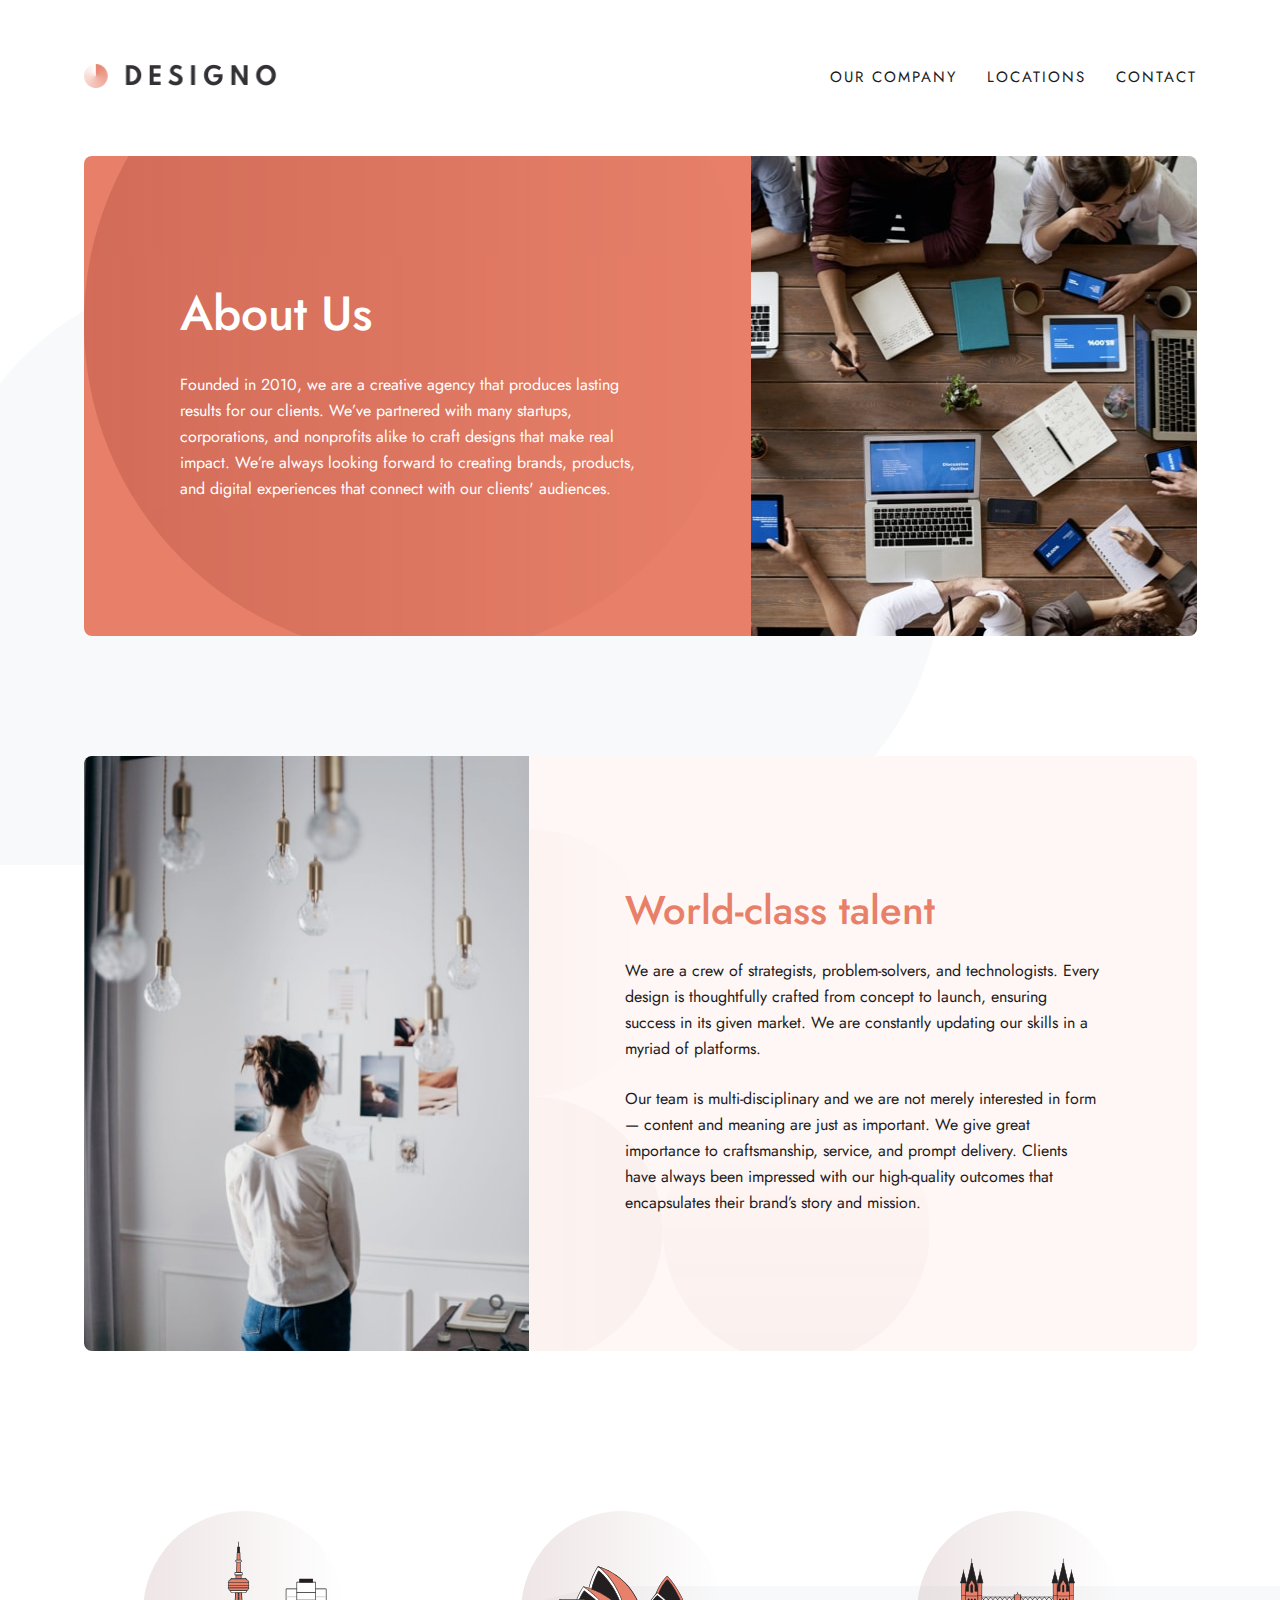
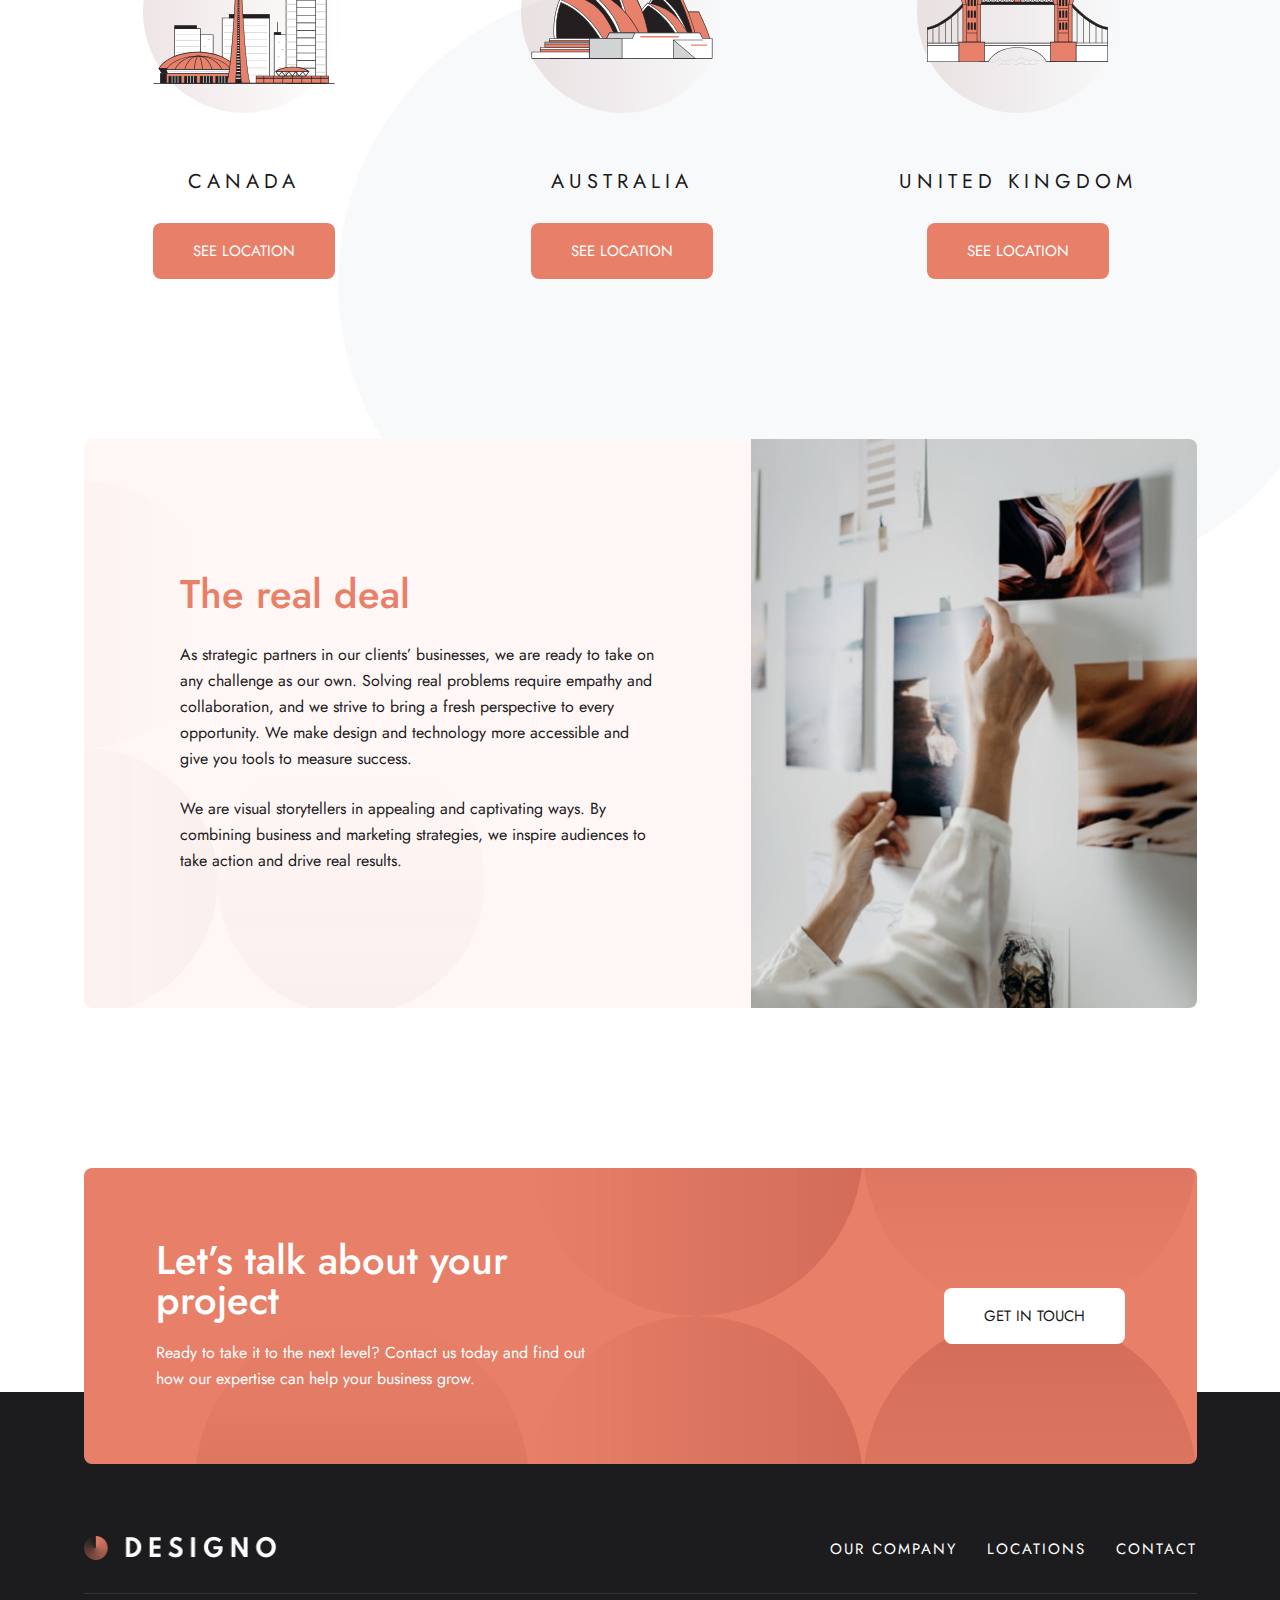
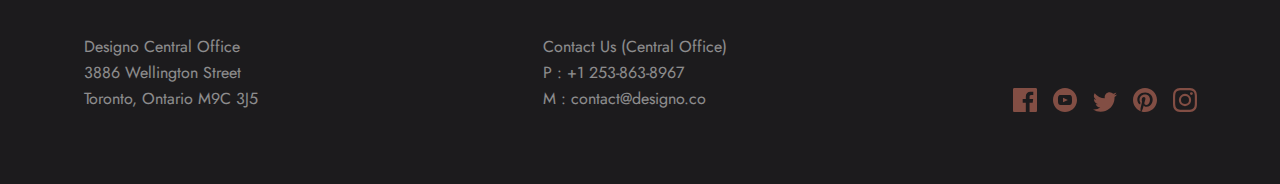
==== about.html @ 43e87605 "First commit of all project files." ====
<!DOCTYPE html>
<html lang="en">
<head>
  <meta charset="UTF-8">
  <meta name="viewport" content="width=device-width, initial-scale=1.0">

  <link rel="icon" type="image/png" sizes="32x32" href="./assets/favicon-32x32.png">
  <link rel="preconnect" href="https://fonts.googleapis.com">
  <link rel="preconnect" href="https://fonts.gstatic.com" crossorigin>
  <link href="https://fonts.googleapis.com/css2?family=Jost:wght@400;500&display=swap" rel="stylesheet">
  <link rel="stylesheet" href="styles/style.css">
  <link rel="stylesheet" href="styles/about-style.css">
  
  <title>About | Designo Agency Website | Frontend Mentor Challenge</title>
</head>
<body>
  <header class="flex max-width">
    <a href="index.html" class="logo"><img src="assets/shared/desktop/logo-dark.png" alt=""></a>
    <button id="menu-toggle" class="menu-toggle"><img class="menu-toggle__burger" src="assets/shared/mobile/icon-hamburger.svg" alt=""><img class="menu-toggle__close" src="assets/shared/mobile/icon-close.svg" alt=""></button>
    <ul id="header-nav-mobile" class="header__nav flex uppercase fs-300 ltr-spacing-1" role="list" hidden>
      <li><a href="about.html">Our company</a></li>
      <li><a href="locations.html">Locations</a></li>
      <li><a href="contact.html">Contact</a></li>
    </ul>
  </header>

  <main class="max-width">
    <div class="overlay"></div>

    <section class="about grid clr-white">
      <div class="about__img"></div>
      <div class="about__text">
        <h1 class="about__text__title fs-700 line-height-1 medium">About Us</h1>
        <p class="about__text__desc">Founded in 2010, we are a creative agency that produces lasting results for our clients. We’ve partnered with many startups, corporations, and nonprofits alike to craft designs that make real impact. We’re always looking forward to creating brands, products, and digital experiences that connect with our clients' audiences.</p>
      </div>
    </section>

    <section class="talent grid container">
      <div class="talent__img"></div>
      <div class="talent__text">
        <h2 class="talent__text__title fs-600 line-height-1 medium clr-accent">World-class talent</h2>
        <p class="talent__text__desc">We are a crew of strategists, problem-solvers, and technologists. Every design is thoughtfully crafted from concept to launch, ensuring success in its given market. We are constantly updating our skills in a myriad of platforms.</p>
        <p class="talent__text__desc">Our team is multi-disciplinary and we are not merely interested in form — content and meaning are just as important. We give great importance to craftsmanship, service, and prompt delivery. Clients have always been impressed with our high-quality outcomes that encapsulates their brand’s story and mission.</p>
      </div>
    </section>
    

    <section class="locations flex container">
        
      <div class="locations__item grid">
        <img src="assets/shared/desktop/illustration-canada.svg" alt="" class="locations__item__img">
        <h2 class="locations__item__title uppercase fs-500 regular line-height-3 ltr-spacing-2">Canada</h2>
        <a href="locations.html?section=map-canada" class="btn btn--peach uppercase">See location</a>
      </div>
      
      <div class="locations__item grid">
        <img src="assets/shared/desktop/illustration-australia.svg" alt="" class="locations__item__img">
        <h2 class="locations__item__title uppercase fs-500 regular line-height-3 ltr-spacing-2">Australia</h2>
        <a href="locations.html?section=map-australia" class="btn btn--peach uppercase">See location</a>
      </div>
      
      <div class="locations__item grid">
        <img src="assets/shared/desktop/illustration-united-kingdom.svg" alt="" class="locations__item__img">
        <h2 class="locations__item__title uppercase fs-500 regular line-height-3 ltr-spacing-2">United Kingdom</h2>
        <a href="locations.html?section=map-uk" class="btn btn--peach uppercase">See location</a>
      </div>
      
    </section>

    <section class="real-deal grid container">
      <div class="real-deal__img"></div>
      <div class="real-deal__text">
        <h2 class="real-deal__text__title fs-600 line-height-1 medium clr-accent">The real deal</h2>
        <p class="real-deal__text__desc">As strategic partners in our clients’ businesses, we are ready to take on any challenge as our own. Solving real problems require empathy and collaboration, and we strive to bring a fresh perspective to every opportunity. We make design and technology more accessible and give you tools to measure success.</p>
        <p class="real-deal__text__desc">We are visual storytellers in appealing and captivating ways. By combining business and marketing strategies, we inspire audiences to take action and drive real results.</p>
      </div>
    </section>

    <section class="page-cta flex container clr-white">
      <div class="page-cta__desc">
        <h2 class="fs-600 line-height-1 medium">Let’s talk about your project</h2>
        <p>Ready to take it to the next level? Contact us today and find out how our expertise can help your business grow.</p>
      </div>
      <a href="contact.html" class="page-cta__btn btn btn--light">Get in touch</a>
    </section>

  </main>

  <footer class="bg-black">
    <div class="footer__top max-width grid">
      <a href="#" class="logo"><img src="assets/shared/desktop/logo-light.png" alt=""></a>

      <ul class="footer__top__nav flex uppercase fs-300 ltr-spacing-1 clr-white" role="list">
        <li><a href="about.html">Our company</a></li>
        <li><a href="locations.html">Locations</a></li>
        <li><a href="contact.html">Contact</a></li>
      </ul>

      <div class="footer__top__divider"></div>
    </div>

    <div class="footer__bottom max-width flex clr-white">

      <div class="footer__bottom__address">
        <p class="bold">Designo Central Office</p>
        <p>3886 Wellington Street</p>
        <p>Toronto, Ontario M9C 3J5</p>
      </div>

      <div class="footer__bottom__info">
        <p class="bold">Contact Us (Central Office)</p>
        <p>P : +1 253-863-8967</p>
        <p>M : contact@designo.co</p>
      </div>

      <div class="footer__bottom__social flex">
        <a href="" class="footer__social__facebook"><img src="assets/shared/desktop/icon-facebook.svg" alt=""></a>
        <a href="" class="footer__social__youtube"><img src="assets/shared/desktop/icon-youtube.svg" alt=""></a>
        <a href="" class="footer__social__twitter"><img src="assets/shared/desktop/icon-twitter.svg" alt=""></a>
        <a href="" class="footer__social__pinterest"><img src="assets/shared/desktop/icon-pinterest.svg" alt=""></a>
        <a href="" class="footer__social__instagram"><img src="assets/shared/desktop/icon-instagram.svg" alt=""></a>
      </div>
    </div>
  </footer>

  <script src="apps/app.js"></script>
</body>
</html>
---- styles/style.css ----
/*************************/
/**** CUSTOM VARIABLES ***/
/*************************/

:root {

  /* Font families */
  --ff-sans: 'Jost', sans-serif;

  /* Font sizes */
  --fs-700: 2rem;
  --fs-600: 1.75rem;
  --fs-500: 1.25rem;
  --fs-400: 0.9375rem;
  --fs-300: 0.9375rem;
  
  /* Font weights */
  --fw-medium: 500;
  --fw-reg: 400;

  /* Letter spacing */
  --ltr-sp-1: 2px;
  --ltr-sp-2: 5px;

  /* Line heights */
  --lh-1: 1.125;
  --lh-2: 1.2;
  --lh-3: 1.3;
  --lh-4: 1.625;

  /* Colors */
  --clr-accent: 11 73% 66%;
  --clr-accent-light: 11 100% 80%;
  --clr-accent-lightest: 12 100% 98%;
  
  --clr-black: 270 3% 11%;
  --clr-grey-dark: 264 5% 20%;

  --clr-grey-light: 210 17% 95%;
  --clr-white: 0 0% 100%;

  --gap: 1.875rem;

}

@media (min-width: 42em){
  :root {
  
    /* Font sizes */
    --fs-700: 3rem;
    --fs-600: 2.5rem;
    --fs-500: 1.25rem;
    --fs-400: 1rem;
    --fs-300: 0.9375rem;
  

    /* Line heights */
    --lh-1: 1;
    --lh-2: 1.2;
    --lh-3: 1.3;
    --lh-4: 1.625;
  
    --gap: 1.875rem;
  
  }
}

@media (min-width: 60em){
  :root {
  
    /* Font sizes */
    --fs-700: 3rem;
    --fs-600: 2.5rem;
    --fs-500: 1.25rem;
    --fs-400: 1rem;
    --fs-300: 0.9375rem;
  
 
    /* Line heights */
    --lh-1: 1;
    --lh-2: 1.2;
    --lh-3: 1.3;
    --lh-4: 1.625;
  
    --gap: 1.875rem;
  
  }
}



/*************************/
/********* RESET *********/
/*************************/

/* Box sizing rules */
*,
*::before,
*::after {
  box-sizing: border-box;
}

*{
  outline-offset: 10px;
  transition: outline-offset .1s ease-in;
}

*:focus {
  outline-offset: 5px;
  outline: 2px solid hsl(var(--clr-grey-dark) / .4);
}

/* Remove default margin */
body,
h1,
h2,
h3,
h4,
p,
figure,
blockquote,
dl,
dd {
  margin: 0;
}

/* Remove list styles on ul, ol elements with a list role, which suggests default styling will be removed */
ul[role='list'],
ol[role='list'] {
  list-style: none;
  margin: 0;
  padding: 0;
}

/* Set core root defaults */
html:focus-within {
  scroll-behavior: smooth;
}

/* Set core body defaults */
body {
  font-family: var(--ff-sans);
  font-weight: 400;
  font-size: var(--fs-400);
  color: hsl(var(--clr-black));
  min-height: 100vh;
  width: 100%;
  text-rendering: optimizeSpeed;
  line-height: var(--lh-4);
  position: relative;
  overflow-x: hidden;
}

body.noscroll {
    position: fixed; 
    overflow-y: scroll;
    width: 100%;
}

a {
  color: hsl(var(--clr-black));
  text-decoration: none;
}

/* Make images easier to work with */
img,
picture {
  max-width: 100%;
  display: block;
}

/* Inherit fonts for inputs and buttons */
input,
button,
textarea,
select {
  font: inherit;
}

/* Remove all animations, transitions and smooth scroll for people that prefer not to see them */
@media (prefers-reduced-motion: reduce) {
  html:focus-within {
   scroll-behavior: auto;
  }
  
  *,
  *::before,
  *::after {
    animation-duration: 0.01ms !important;
    animation-iteration-count: 1 !important;
    transition-duration: 0.01ms !important;
    scroll-behavior: auto !important;
  }
}


/*************************/
/**** UTILITY CLASSES ****/
/*************************/

.grid {
  display: grid;
  gap: var(--gap);
}

.flex {
  display: flex;
  gap: var(--gap);
}

.max-width {
  max-width: 1145px;
  margin: 0 auto;
  padding-inline: 1.5rem;
}

.container {
  margin-top: 120px;
}

.uppercase {
  text-transform: uppercase;
}

/* Font sizes */
.fs-700{font-size: var(--fs-700);}
.fs-600{font-size: var(--fs-600);}
.fs-500{font-size: var(--fs-500);}
.fs-400{font-size: var(--fs-400);}
.fs-300{font-size: var(--fs-300);}

/* Font weights */
.medium{font-weight: var(--fw-medium);}
.regular{font-weight: var(--fw-reg);}

/* Letter spacing */
.ltr-spacing-1{letter-spacing: var(--ltr-sp-1);}
.ltr-spacing-2{letter-spacing: var(--ltr-sp-2);}

/* Line heights */
.line-height-1{line-height: var(--lh-1);}
.line-height-2{line-height: var(--lh-2);}
.line-height-3{line-height: var(--lh-3);}
.line-height-4{line-height: var(--lh-4);}

/* Text colors */
.clr-accent{color: hsl(var(--clr-accent));}
.clr-black{color: hsl(var(--clr-black));}
.clr-grey-dark{color: hsl(var(--clr-grey-dark));}
.clr-white{color: hsl(var(--clr-white));}

/* Background colors */
.bg-accent{background-color: hsl(var(--clr-accent));}
.bg-accent-light{background-color: hsl(var(--clr-accent-light));}
.bg-accent-lightest{background-color: hsl(var(--clr-accent-lightest));}
.bg-black{background-color: hsl(var(--clr-black));}
.bg-grey-dark{background-color: hsl(var(--clr-grey-dark));}
.bg-grey-light{background-color: hsl(var(--clr-grey-light));}
.bg-white{background-color: hsl(var(--clr-white));}

@media (min-width: 48em) {

  .max-width {
    padding-inline: 2rem;
  }

}

@media (min-width: 60em) {
 
  .max-width {
    padding-inline: 1rem;
  }

  .container {
    margin-top: 160px;
  }

}

/*************************/
/****** COMPONENTS *******/
/*************************/


/* Body background shapes */

@media (min-width: 60em) {

  body::before {
    content: url(/assets/shared/desktop/bg-pattern-leaf.svg);
    position: absolute;
    left: 50vw;
    z-index: -1;
    transform: translate(-70%, 45%);
  }
  
  body::after {
    content: url(/assets/shared/desktop/bg-pattern-leaf.svg);
    position: absolute;
    bottom: 0;
    right: 50vw;
    transform: translate(70%,-80%) scale(-1,-1);
    z-index: -1;
  }
  
}



/* Header */

header {
  justify-content: space-between;
  align-items: center;
  padding: 2rem 2.5rem;
  border-bottom: 1px solid hsl(var(--clr-white) / .1);
  position: relative;
  z-index: 20;
}

.logo {
  max-width: 200px;
  outline-color: hsl(var(--clr-accent));
}

.menu-toggle {
  position: relative;
  width: 20px;
  height: 20px;
  cursor: pointer;
  outline-color: hsl(var(--clr-accent));
  border: none;
  background: transparent;
  padding: 0;
}

.menu-toggle img{
  position: absolute;
  left: 0;
  top: 0;
  transition: opacity .1s linear;
}

.menu-hamburger {
  opacity: 1;
}

.menu-toggle__close {
  opacity: 0;
}

.header__nav {
  flex-direction: column;
  position: absolute;
  top: 5.5rem;
  left: 0;
  right: 0;
  padding: 2rem!important;
  background-color: hsl(var(--clr-black));
  z-index: 15;
  opacity: 0;
  transform: translateY(-200%);
  transform-origin: top right;
  transition: opacity .2s ease-in, transform 0s linear .2s;
}

.header__nav.active {
  opacity: 1;
  transform: translateY(0);
  transition: opacity .4s ease-in;
}

.header__nav a {
  color: hsl(var(--clr-white));
  text-decoration: none;
  outline-color: hsl(var(--clr-accent));
}

.header__nav a:hover {
  text-decoration: underline;
}

.overlay.active {
  background-color: hsl(var(--clr-black) / .6);
  position: absolute;
  top: 5.5rem;
  bottom: 0;
  left: 0;
  right: 0;
  z-index: 5;
}

@media (min-width: 48em) {
  header {
    padding-block: 4rem;
  }

  .menu-toggle {
    display: none;
  }

  .header__nav {
    flex-direction: row;
    position: relative;
    top: unset;
    left: unset;
    right: unset;
    padding: 0rem!important;
    background-color: hsl(var(--clr-white));
    opacity: 1;
    transform: translateX(0);
  }

  .header__nav a {
    color: hsl(var(--clr-black));
  }
}



/* Main */

main {
  padding-inline: 2.5rem;
}


/* Black grid styles */

.services {
  grid-template-columns: 1fr;
}

.services__box {
  border-radius: 8px;
  aspect-ratio: 1.75;
  flex-direction: column;
  align-items: center;
  justify-content: center;
  gap: 1rem;
  cursor: pointer;
  position: relative;
  z-index: 1;
  transition: all .2s ease-in;
}

.services__box:after {
  content:'';
  position: absolute;
  top: 0;
  left: 0;
  bottom: 0;
  right: 0;
  background-color: hsl(0, 0%, 0%, .5);
  z-index: 2;
  border-radius: 8px;
  transition: all .2s ease-in;
}

.services__box:hover:after {
  background-color: hsl(var(--clr-accent) / .8);
}

.services h2,
.services .cta {
  position: relative;
  z-index: 3;
  transition: all .2s ease-in;
}

.services span {
  display: inline-block;
  transition: all .2s ease-in;
}

.services__box:hover .cta {
  transform: translateX(15px);
}

.services__box:hover .cta span {
  transform: translateX(-400%);
  opacity: 0;
}

@media (min-width: 48em) {

  .services__box {
    aspect-ratio: 3.4;
  }

}

@media (min-width: 60em) {
 
  .services {
    grid-template-columns: 1fr 1fr;
  }

  .services__box {
    aspect-ratio: 1.75;
  }


}


/* Buttons */

.btn {
  font-size: var(--fs-300);
  border: none;
  border-radius: 8px;
  padding: 1rem 2.5rem;
  max-width: 200px;
  cursor: pointer;
  text-transform: uppercase;
  text-decoration: none;
  transition: background-color .3s ease, color .3s ease;
}

.btn--light {
  background-color: hsl(var(--clr-white));
}

.btn--light:hover,
.btn--peach:hover {
  background-color: hsl(var(--clr-accent-light));
  color: hsl(var(--clr-white));
}

.btn--light:hover,
.btn--peach:hover {
  background-color: hsl(var(--clr-accent-light));
  color: hsl(var(--clr-white));
}

.btn--peach {
  background-color: hsl(var(--clr-accent));
  color: hsl(var(--clr-white));
}



/* Locations */

.locations {
  flex-direction: column;
  gap: 5rem;
  margin-bottom: 120px;
}

.locations__item {
  text-align: center;
  gap: .5rem;
  justify-items: center;
}

.locations__item__img {
  background-image: url(/assets/shared/desktop/bg-pattern-small-circle.svg);
  background-size: contain;
  background-repeat: no-repeat;
  margin: 0 auto;
}

.locations__item__title {
  padding-block: 2.4em 1.3em;
}


@media (min-width: 60em) {
 
  .locations {
    flex-direction: row;
    margin-bottom: 160px;
    justify-content: center;
    gap: 11rem;
  }

  .locations__item {
    text-align: center;
    gap: .5rem;
    grid-template-areas:
      'img'
      'title'
      'desc';
  }

  .locations__item__img {
    padding-right: 0;
  }

  .locations__item__title {
    padding-block: 2.4em 1em;
  }

}


/* Page CTA */

.page-cta {
  border-radius: 8px;
  padding: 4rem 1.5rem;
  text-align: center;
  flex-direction: column;
  justify-content: space-between;
  align-items: center;
  margin-bottom: -4.5rem;
  position: relative;
  z-index-2;

  background: url(/assets/shared/desktop/bg-pattern-call-to-action.svg), hsl(var(--clr-accent));
  background-size: 275%;
  background-repeat: no-repeat;
  background-position: center right;
}

.page-cta__desc {
  max-width: 500px;
}

.page-cta__desc h2 {
  padding-bottom: .5em;
}


@media (min-width: 48em) {

  .page-cta {
    padding: 3.6rem;
    background-size: 150%;
    background-position: center center;
  }

}

@media (min-width: 60em) {
 
  .page-cta {
    padding: 4.5rem;
    background-size: 90%;
    flex-direction: row;
    text-align: left;
    background-position: center right;
  }

  .page-cta__desc {
    max-width: 450px;
  }

}

/* Footer */

footer {
  padding: 9rem 0 4.5rem;
  text-align: center;
}

.footer__top {
  padding-bottom: 2.5rem;
  justify-items: center;
  grid-template-columns: 1fr;
  grid-template-areas:
    'logo'
    'divider'
    'menu';
}

.footer__top .logo {
  grid-area: logo;

}

.footer__top ul {
  grid-area: menu;
  flex-direction: column;
  align-items: center;
}

.footer__top a {
  color: hsl(var(--clr-white));
  text-decoration: none;
}

.footer__top a:hover {
  text-decoration: underline;
}

.footer__top__divider {
  grid-area: divider;
  width: 100%;
  border-bottom: 1px solid hsl(var(--clr-white) / .1);
}

.footer__bottom {
  flex-direction: column;
  align-items: center;
  opacity: .5;
  gap: 2.5rem;
}

.footer__bottom__social {
  align-items: flex-end;
  gap: 1rem;
}

.footer__bottom__social a:hover img {
  fill: hsl(var(--clr-accent-light));
}


@media (min-width: 48em) {

  footer {
    text-align: left;
  }

  .footer__top {
    padding-bottom: 2.5rem;
    justify-items: unset;
    grid-template-columns: 1fr 1fr;
    grid-template-areas:
      'logo menu'
      'divider divider';
  }

  .footer__top ul {
    flex-direction: row;
    justify-content: end;
  }

  .footer__top li:hover {
    text-decoration: underline;
  }

  .footer__bottom {
    flex-direction: row;
    justify-content: space-between;
    align-items: end;
    opacity: .5;
  
  }

  .footer__bottom__social a {
    transition: transform .2s ease;
  }

  .footer__bottom__social a:hover {
    transform: scale(1.2,1.2);
  }


}
---- styles/about-style.css ----
/* Body background shapes variation */

@media (min-width: 60em) {
  body::after {
    transform: translate(70%,-200%) scale(-1,-1);
  }
  
}



/* About section */

.about,
.talent,
.real-deal {
  margin-inline: -1.5rem;
  gap: 0;
  overflow:hidden;
}

.talent.container {
  margin-top: 0;
}

.about__img {
  width: 100%;
  height: 320px;
  background: url(/assets/about/mobile/image-about-hero.jpg);
  background-repeat: no-repeat;
  background-size: cover;
  background-position: center;
}

.talent__img {
  width: 100%;
  height: 320px;
  background: url(/assets/about/mobile/image-world-class-talent.jpg);
  background-repeat: no-repeat;
  background-size: cover;
  background-position: center;
}

.real-deal__img {
  width: 100%;
  height: 320px;
  background: url(/assets/about/mobile/image-real-deal.jpg);
  background-repeat: no-repeat;
  background-size: cover;
  background-position: center;
}

.about__text {
  padding: 5rem 1.5rem;
  text-align: center;

  background: url(/assets/about/mobile/bg-pattern-hero-about-mobile.svg), hsl(var(--clr-accent));
  background-repeat: no-repeat;
  background-size: 200%;
  background-position: 100% 20%;
}

.talent__text,
.real-deal__text {
  padding: 5rem 1.5rem;
  text-align: center;

  background: url(/assets/shared/desktop/bg-pattern-three-circles.svg), hsl(var(--clr-accent-lightest));
  background-repeat: no-repeat;
  background-size: 150%;
  background-position: left top;
}

.about__text__title,
.talent__text__title,
.real-deal__text__title {
  padding-bottom: .7em;
}

.talent p:first-of-type,
.real-deal p:first-of-type {
  padding-bottom: 1.5rem;
}

@media (min-width: 23em) {

  .about__img {
    background: url(/assets/about/tablet/image-about-hero.jpg);
    background-repeat: no-repeat;
    background-size: cover;
    background-position: center;
  }

  .talent__img {
    background: url(/assets/about/tablet/image-world-class-talent.jpg);
    background-repeat: no-repeat;
    background-size: cover;
    background-position: center;
  }
  
  .real-deal__img {
    background: url(/assets/about/tablet/image-real-deal.jpg);
    background-repeat: no-repeat;
    background-size: cover;
    background-position: center;
  }

}


@media (min-width: 48em) {
  .about,
  .talent,
  .real-deal {
    margin-inline: 0;
    border-radius: 8px;
  }

  .talent.container {
    margin-top: 120px;
  }


  .about__text,
  .talent__text,
  .real-deal__text {
    padding-inline: 3.75rem;
  }

  .about__text {
    background-size: 270%;
    background-position: 115% 25%;
  }

  .talent__text,
  .real-deal__text {
    background-size: 80%;
    background-position: right 120%;
  }
}

@media (min-width: 60em) {

  .about,
  .talent,
  .real-deal {
    grid-template-columns: repeat(5, 1fr);
    grid-template-rows: 1fr;
  }

  .about__img,
  .real-deal__img {
    grid-column: 4 / 6;
    grid-row: 1 / 2;
  }

  .about__img {
    height: unset;
    background: url(/assets/about/desktop/image-about-hero.jpg);
    background-repeat: no-repeat;
    background-size: cover;
    background-position: center;
  }

  .real-deal__img {
    height: unset;
    background: url(/assets/about/desktop/image-real-deal.jpg);
    background-repeat: no-repeat;
    background-size: cover;
    background-position: center;
  }
  
  .about__text,
  .real-deal__text {
    grid-column: 1 / 4;
    grid-row: 1 / 2;
    text-align: left;
    padding: 8.4rem 6rem;
  }

  .about__text {
    background-size: 300%;
    background-position: 50% 10%;
  }
  
  .real-deal__text {
    background-size: 80%;
    background-position: -100% 120%;
  }

  .talent__img {
    grid-column: 1 / 3;
    grid-row: 1 / 2;
  }


  .talent__img {
    height: unset;
    background: url(/assets/about/desktop/image-world-class-talent.jpg);
    background-repeat: no-repeat;
    background-size: cover;
    background-position: center;
  }


  .talent__text {
    grid-column: 3 / 6;
    grid-row: 1 / 2;
    text-align: left;
    padding: 8.4rem 6rem;
    background-size: 80%;
    background-position: -100% 120%;
  }
}
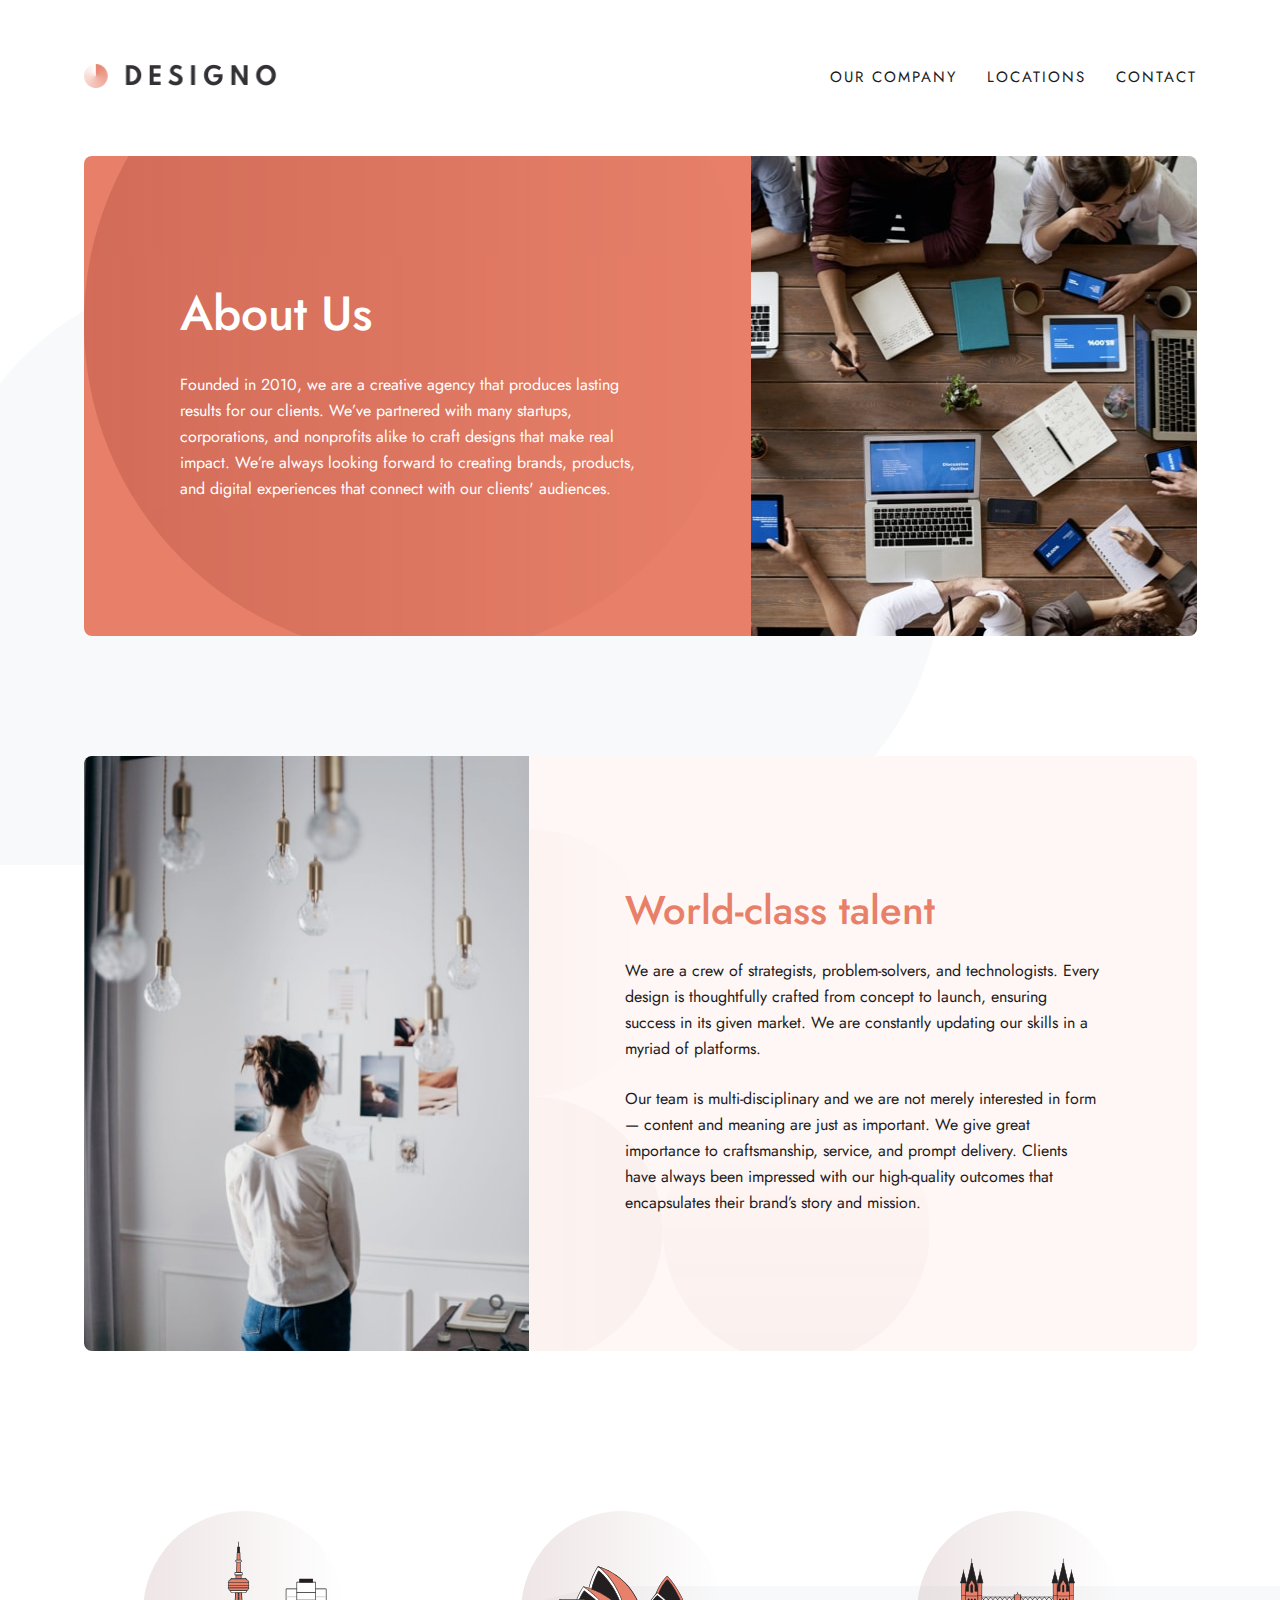
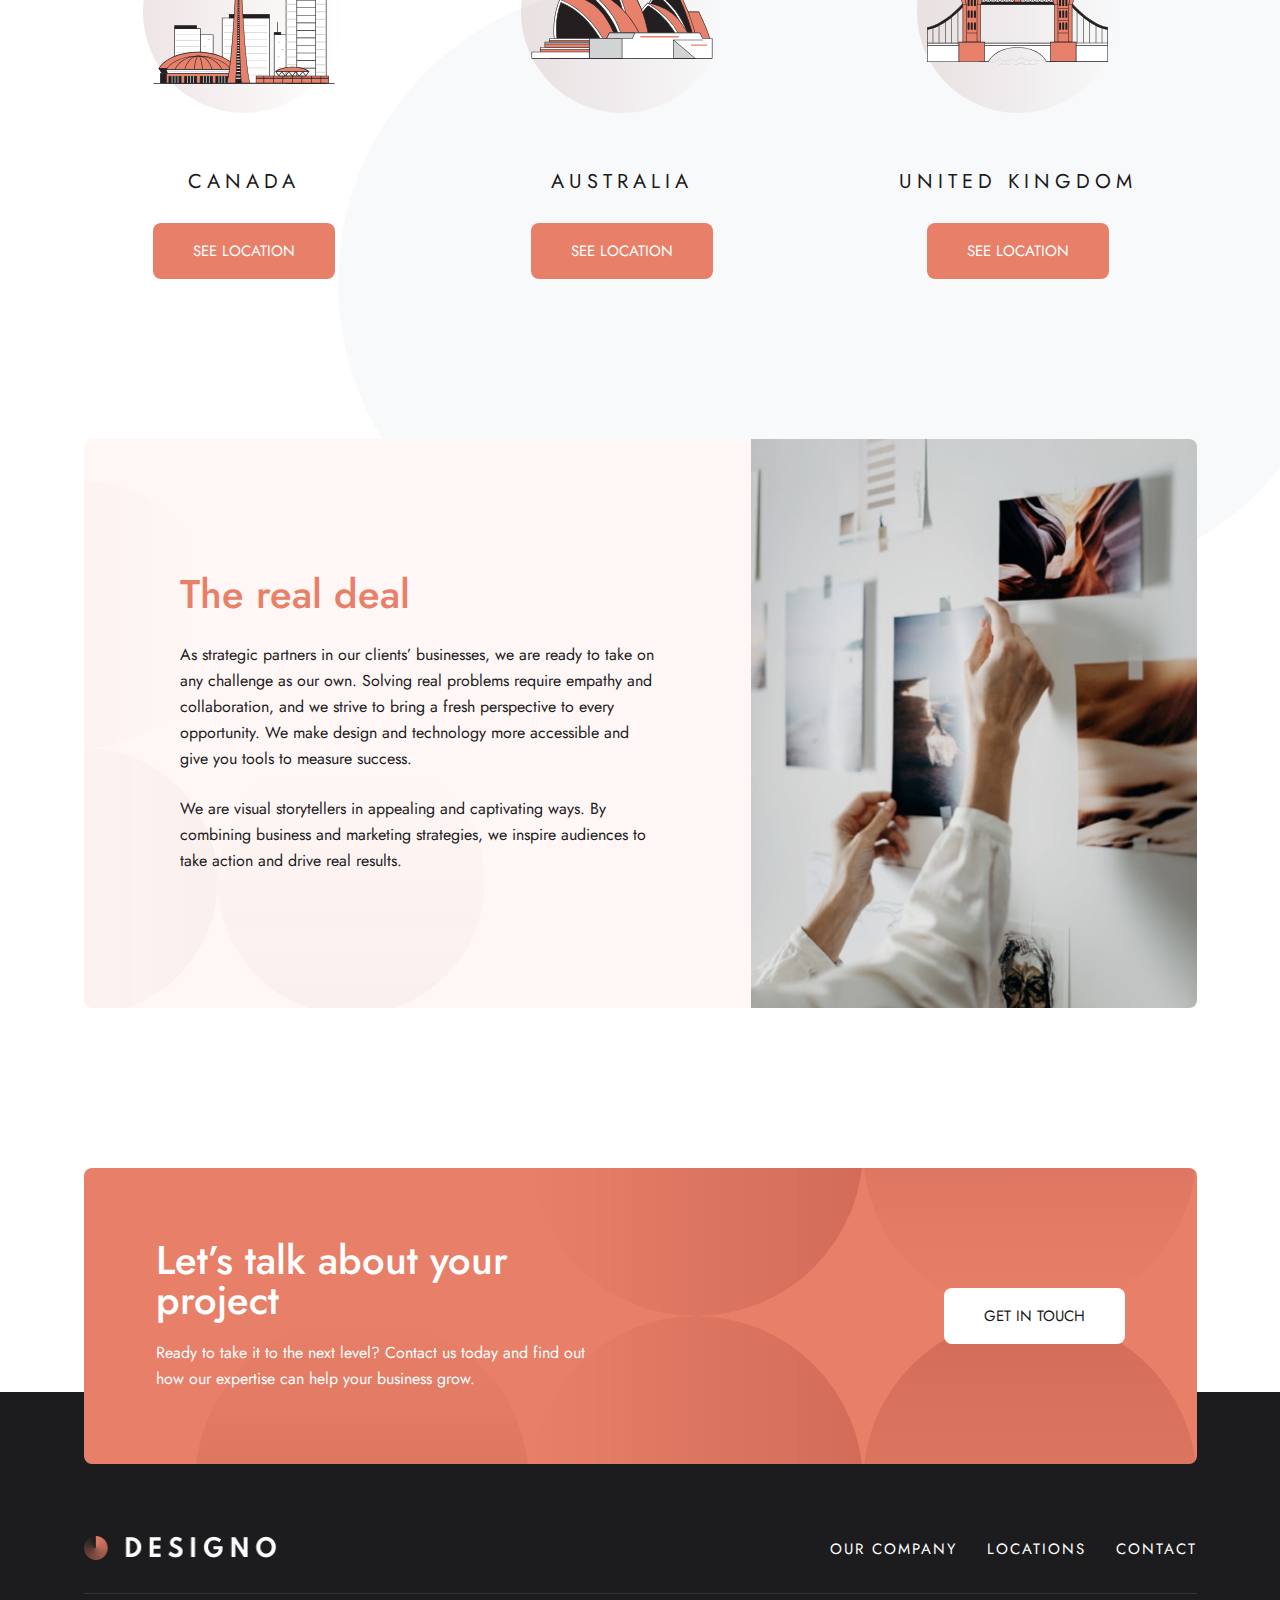
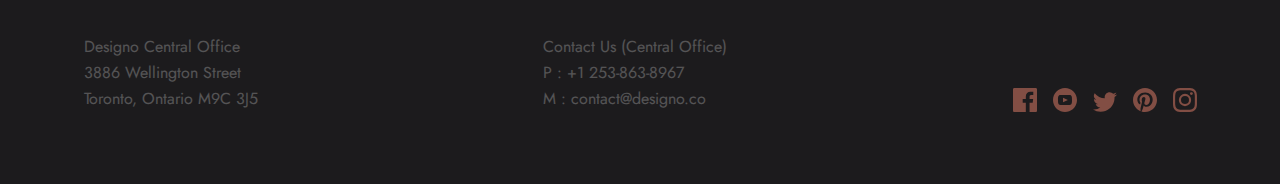
==== commit ae4f5385: "Fixed accessibility issues with images." ====
--- a/about.html
+++ b/about.html
@@ -15,8 +15,8 @@
 </head>
 <body>
   <header class="flex max-width">
-    <a href="index.html" class="logo"><img src="assets/shared/desktop/logo-dark.png" alt=""></a>
-    <button id="menu-toggle" class="menu-toggle"><img class="menu-toggle__burger" src="assets/shared/mobile/icon-hamburger.svg" alt=""><img class="menu-toggle__close" src="assets/shared/mobile/icon-close.svg" alt=""></button>
+    <a href="index.html" class="logo"><img src="assets/shared/desktop/logo-dark.png" alt="Go to homepage"></a>
+    <button id="menu-toggle" class="menu-toggle" aria-expanded="false"><img class="menu-toggle__burger" src="assets/shared/mobile/icon-hamburger.svg" alt=""><img class="menu-toggle__close" src="assets/shared/mobile/icon-close.svg" alt=""></button>
     <ul id="header-nav-mobile" class="header__nav flex uppercase fs-300 ltr-spacing-1" role="list" hidden>
       <li><a href="about.html">Our company</a></li>
       <li><a href="locations.html">Locations</a></li>
@@ -50,19 +50,19 @@
       <div class="locations__item grid">
         <img src="assets/shared/desktop/illustration-canada.svg" alt="" class="locations__item__img">
         <h2 class="locations__item__title uppercase fs-500 regular line-height-3 ltr-spacing-2">Canada</h2>
-        <a href="locations.html?section=map-canada" class="btn btn--peach uppercase">See location</a>
+        <a href="locations.html?section=map-canada" class="btn btn--peach uppercase" role="button" tabindex="0">See location</a>
       </div>
       
       <div class="locations__item grid">
         <img src="assets/shared/desktop/illustration-australia.svg" alt="" class="locations__item__img">
         <h2 class="locations__item__title uppercase fs-500 regular line-height-3 ltr-spacing-2">Australia</h2>
-        <a href="locations.html?section=map-australia" class="btn btn--peach uppercase">See location</a>
+        <a href="locations.html?section=map-australia" class="btn btn--peach uppercase" role="button" tabindex="0">See location</a>
       </div>
       
       <div class="locations__item grid">
         <img src="assets/shared/desktop/illustration-united-kingdom.svg" alt="" class="locations__item__img">
         <h2 class="locations__item__title uppercase fs-500 regular line-height-3 ltr-spacing-2">United Kingdom</h2>
-        <a href="locations.html?section=map-uk" class="btn btn--peach uppercase">See location</a>
+        <a href="locations.html?section=map-uk" class="btn btn--peach uppercase" role="button" tabindex="0">See location</a>
       </div>
       
     </section>
@@ -81,7 +81,7 @@
         <h2 class="fs-600 line-height-1 medium">Let’s talk about your project</h2>
         <p>Ready to take it to the next level? Contact us today and find out how our expertise can help your business grow.</p>
       </div>
-      <a href="contact.html" class="page-cta__btn btn btn--light">Get in touch</a>
+      <a href="contact.html" class="page-cta__btn btn btn--light" role="button" tabindex="0">Get in touch</a>
     </section>
 
   </main>
@@ -114,11 +114,11 @@
       </div>
 
       <div class="footer__bottom__social flex">
-        <a href="" class="footer__social__facebook"><img src="assets/shared/desktop/icon-facebook.svg" alt=""></a>
-        <a href="" class="footer__social__youtube"><img src="assets/shared/desktop/icon-youtube.svg" alt=""></a>
-        <a href="" class="footer__social__twitter"><img src="assets/shared/desktop/icon-twitter.svg" alt=""></a>
-        <a href="" class="footer__social__pinterest"><img src="assets/shared/desktop/icon-pinterest.svg" alt=""></a>
-        <a href="" class="footer__social__instagram"><img src="assets/shared/desktop/icon-instagram.svg" alt=""></a>
+        <a href="#" class="footer__social__facebook" role="button" tabindex="0"><img src="assets/shared/desktop/icon-facebook.svg" alt="Follow us on Facebook"></a>
+        <a href="#" class="footer__social__youtube" role="button" tabindex="0"><img src="assets/shared/desktop/icon-youtube.svg" alt="Follow us on Youtube"></a>
+        <a href="#" class="footer__social__twitter" role="button" tabindex="0"><img src="assets/shared/desktop/icon-twitter.svg" alt="Follow us on Twitter"></a>
+        <a href="#" class="footer__social__pinterest" role="button" tabindex="0"><img src="assets/shared/desktop/icon-pinterest.svg" alt="Follow us on Pinterest"></a>
+        <a href="#" class="footer__social__instagram" role="button" tabindex="0"><img src="assets/shared/desktop/icon-instagram.svg" alt="Follow us on Instagram"></a>
       </div>
     </div>
   </footer>
--- a/styles/style.css
+++ b/styles/style.css
@@ -100,14 +100,9 @@
   box-sizing: border-box;
 }
 
-*{
-  outline-offset: 10px;
-  transition: outline-offset .1s ease-in;
-}
-
 *:focus {
-  outline-offset: 5px;
-  outline: 2px solid hsl(var(--clr-grey-dark) / .4);
+  outline-offset: 3px;
+  outline: 3px solid hsl(var(--clr-grey-dark) / .4);
 }
 
 /* Remove default margin */
@@ -186,9 +181,21 @@
   *,
   *::before,
   *::after {
+    -o-animation-duration: 0.01ms !important;
+    -moz-animation-duration: 0.01ms !important;
+    -webkit-animation-duration: 0.01ms !important;
     animation-duration: 0.01ms !important;
+
+    -o-animation-iteration-count: 1 !important;
+    -moz-animation-iteration-count: 1 !important;
+    -webkit-animation-iteration-count: 1 !important;
     animation-iteration-count: 1 !important;
+
+    -o-transition-duration: 0.01ms !important;
+    -moz-transition-duration: 0.01ms !important;
+    -webkit-transition-duration: 0.01ms !important;
     transition-duration: 0.01ms !important;
+
     scroll-behavior: auto !important;
   }
 }
@@ -199,11 +206,15 @@
 /*************************/
 
 .grid {
+  display: -ms-grid;
   display: grid;
   gap: var(--gap);
 }
 
 .flex {
+  display: -webkit-box;
+  display: -webkit-flex;
+  display: -ms-flexbox;
   display: flex;
   gap: var(--gap);
 }
@@ -288,18 +299,26 @@
 @media (min-width: 60em) {
 
   body::before {
-    content: url(/assets/shared/desktop/bg-pattern-leaf.svg);
+    content: url(../assets/shared/desktop/bg-pattern-leaf.svg);
     position: absolute;
     left: 50vw;
     z-index: -1;
+    -o-transform: translate(-70%, 45%);
+    -ms-transform: translate(-70%, 45%);
+    -moz-transform: translate(-70%, 45%);
+    -webkit-transform: translate(-70%, 45%);
     transform: translate(-70%, 45%);
   }
   
   body::after {
-    content: url(/assets/shared/desktop/bg-pattern-leaf.svg);
+    content: url(../assets/shared/desktop/bg-pattern-leaf.svg);
     position: absolute;
     bottom: 0;
     right: 50vw;
+    -o-transform: translate(70%,-80%) scale(-1,-1);
+    -ms-transform: translate(70%,-80%) scale(-1,-1);
+    -moz-transform: translate(70%,-80%) scale(-1,-1);
+    -webkit-transform: translate(70%,-80%) scale(-1,-1);
     transform: translate(70%,-80%) scale(-1,-1);
     z-index: -1;
   }
@@ -339,6 +358,9 @@
   position: absolute;
   left: 0;
   top: 0;
+  -o-transition: opacity .1s linear;
+  -moz-transition: opacity .1s linear;
+  -webkit-transition: opacity .1s linear;
   transition: opacity .1s linear;
 }
 
@@ -351,6 +373,9 @@
 }
 
 .header__nav {
+  -ms-flex-direction: column;
+  -moz-flex-direction: column;
+  -webkit-flex-direction: column;
   flex-direction: column;
   position: absolute;
   top: 5.5rem;
@@ -360,14 +385,35 @@
   background-color: hsl(var(--clr-black));
   z-index: 15;
   opacity: 0;
+  -o-transform: translateY(-200%);
+  -ms-transform: translateY(-200%);
+  -moz-transform: translateY(-200%);
+  -webkit-transform: translateY(-200%);
   transform: translateY(-200%);
+
+  -o-transform-origin: top right;
+  -ms-transform-origin: top right;
+  -moz-transform-origin: top right;
+  -webkit-transform-origin: top right;
   transform-origin: top right;
+
+  -o-transition: opacity .2s ease-in, transform 0s linear .2s;
+  -moz-transition: opacity .2s ease-in, transform 0s linear .2s;
+  -webkit-transition: opacity .2s ease-in, transform 0s linear .2s;
   transition: opacity .2s ease-in, transform 0s linear .2s;
 }
 
 .header__nav.active {
   opacity: 1;
+  -o-transform: translateY(0);
+  -ms-transform: translateY(0);
+  -moz-transform: translateY(0);
+  -webkit-transform: translateY(0);
   transform: translateY(0);
+
+  -o-transition: opacity .4s ease-in;
+  -moz-transition: opacity .4s ease-in;
+  -webkit-transition: opacity .4s ease-in;
   transition: opacity .4s ease-in;
 }
 
@@ -377,7 +423,8 @@
   outline-color: hsl(var(--clr-accent));
 }
 
-.header__nav a:hover {
+.header__nav a:hover,
+.header__nav a:focus {
   text-decoration: underline;
 }
 
@@ -401,6 +448,9 @@
   }
 
   .header__nav {
+    -ms-flex-direction: row;
+    -moz-flex-direction: row;
+    -webkit-flex-direction: row;
     flex-direction: row;
     position: relative;
     top: unset;
@@ -409,6 +459,10 @@
     padding: 0rem!important;
     background-color: hsl(var(--clr-white));
     opacity: 1;
+    -o-transform: translateX(0);
+    -ms-transform: translateX(0);
+    -moz-transform: translateX(0);
+    -webkit-transform: translateX(0);
     transform: translateX(0);
   }
 
@@ -435,6 +489,9 @@
 .services__box {
   border-radius: 8px;
   aspect-ratio: 1.75;
+  -ms-flex-direction: column;
+  -moz-flex-direction: column;
+  -webkit-flex-direction: column;
   flex-direction: column;
   align-items: center;
   justify-content: center;
@@ -442,6 +499,9 @@
   cursor: pointer;
   position: relative;
   z-index: 1;
+  -o-transition: all .2s ease-in;
+  -moz-transition: all .2s ease-in;
+  -webkit-transition: all .2s ease-in;
   transition: all .2s ease-in;
 }
 
@@ -455,10 +515,14 @@
   background-color: hsl(0, 0%, 0%, .5);
   z-index: 2;
   border-radius: 8px;
+  -o-transition: all .2s ease-in;
+  -moz-transition: all .2s ease-in;
+  -webkit-transition: all .2s ease-in;
   transition: all .2s ease-in;
 }
 
-.services__box:hover:after {
+.services__box:hover:after,
+.services__box:focus:after {
   background-color: hsl(var(--clr-accent) / .8);
 }
 
@@ -466,19 +530,35 @@
 .services .cta {
   position: relative;
   z-index: 3;
+  -o-transition: all .2s ease-in;
+  -moz-transition: all .2s ease-in;
+  -webkit-transition: all .2s ease-in;
   transition: all .2s ease-in;
 }
 
 .services span {
   display: inline-block;
+  -o-transition: all .2s ease-in;
+  -moz-transition: all .2s ease-in;
+  -webkit-transition: all .2s ease-in;
   transition: all .2s ease-in;
 }
 
-.services__box:hover .cta {
+.services__box:hover .cta,
+.services__box:focus .cta {
+  -o-transform: translateX(15px);
+  -ms-transform: translateX(15px);
+  -moz-transform: translateX(15px);
+  -webkit-transform: translateX(15px);
   transform: translateX(15px);
 }
 
-.services__box:hover .cta span {
+.services__box:hover .cta span,
+.services__box:focus .cta span {
+  -o-transform: translateX(-400%);
+  -ms-transform: translateX(-400%);
+  -moz-transform: translateX(-400%);
+  -webkit-transform: translateX(-400%);
   transform: translateX(-400%);
   opacity: 0;
 }
@@ -516,6 +596,9 @@
   cursor: pointer;
   text-transform: uppercase;
   text-decoration: none;
+  -o-transition: background-color .3s ease, color .3s ease;
+  -moz-transition: background-color .3s ease, color .3s ease;
+  -webkit-transition: background-color .3s ease, color .3s ease;
   transition: background-color .3s ease, color .3s ease;
 }
 
@@ -524,13 +607,17 @@
 }
 
 .btn--light:hover,
-.btn--peach:hover {
+.btn--peach:hover,
+.btn--light:focus,
+.btn--peach:focus {
   background-color: hsl(var(--clr-accent-light));
   color: hsl(var(--clr-white));
 }
 
 .btn--light:hover,
-.btn--peach:hover {
+.btn--peach:hover,
+.btn--light:focus,
+.btn--peach:focus {
   background-color: hsl(var(--clr-accent-light));
   color: hsl(var(--clr-white));
 }
@@ -545,6 +632,9 @@
 /* Locations */
 
 .locations {
+  -ms-flex-direction: column;
+  -moz-flex-direction: column;
+  -webkit-flex-direction: column;
   flex-direction: column;
   gap: 5rem;
   margin-bottom: 120px;
@@ -557,7 +647,7 @@
 }
 
 .locations__item__img {
-  background-image: url(/assets/shared/desktop/bg-pattern-small-circle.svg);
+  background-image: url(../assets/shared/desktop/bg-pattern-small-circle.svg);
   background-size: contain;
   background-repeat: no-repeat;
   margin: 0 auto;
@@ -571,6 +661,9 @@
 @media (min-width: 60em) {
  
   .locations {
+    -ms-flex-direction: row;
+    -moz-flex-direction: row;
+    -webkit-flex-direction: row;
     flex-direction: row;
     margin-bottom: 160px;
     justify-content: center;
@@ -603,6 +696,9 @@
   border-radius: 8px;
   padding: 4rem 1.5rem;
   text-align: center;
+  -ms-flex-direction: column;
+  -moz-flex-direction: column;
+  -webkit-flex-direction: column;
   flex-direction: column;
   justify-content: space-between;
   align-items: center;
@@ -610,7 +706,7 @@
   position: relative;
   z-index-2;
 
-  background: url(/assets/shared/desktop/bg-pattern-call-to-action.svg), hsl(var(--clr-accent));
+  background: url(../assets/shared/desktop/bg-pattern-call-to-action.svg), hsl(var(--clr-accent));
   background-size: 275%;
   background-repeat: no-repeat;
   background-position: center right;
@@ -640,6 +736,9 @@
   .page-cta {
     padding: 4.5rem;
     background-size: 90%;
+    -ms-flex-direction: row;
+    -moz-flex-direction: row;
+    -webkit-flex-direction: row;
     flex-direction: row;
     text-align: left;
     background-position: center right;
@@ -656,6 +755,10 @@
 footer {
   padding: 9rem 0 4.5rem;
   text-align: center;
+}
+
+footer a:focus {
+  outline-color: hsl(var(--clr-accent));
 }
 
 .footer__top {
@@ -675,6 +778,9 @@
 
 .footer__top ul {
   grid-area: menu;
+  -ms-flex-direction: column;
+  -moz-flex-direction: column;
+  -webkit-flex-direction: column;
   flex-direction: column;
   align-items: center;
 }
@@ -684,7 +790,8 @@
   text-decoration: none;
 }
 
-.footer__top a:hover {
+.footer__top a:hover,
+.footer__top a:focus {
   text-decoration: underline;
 }
 
@@ -695,10 +802,17 @@
 }
 
 .footer__bottom {
+  -ms-flex-direction: column;
+  -moz-flex-direction: column;
+  -webkit-flex-direction: column;
   flex-direction: column;
   align-items: center;
+  gap: 2.5rem;
+}
+
+.footer__bottom__address,
+.footer__bottom__info {
   opacity: .5;
-  gap: 2.5rem;
 }
 
 .footer__bottom__social {
@@ -706,7 +820,8 @@
   gap: 1rem;
 }
 
-.footer__bottom__social a:hover img {
+.footer__bottom__social a:hover img,
+.footer__bottom__social a:focus img {
   fill: hsl(var(--clr-accent-light));
 }
 
@@ -727,15 +842,22 @@
   }
 
   .footer__top ul {
+    -ms-flex-direction: row;
+    -moz-flex-direction: row;
+    -webkit-flex-direction: row;
     flex-direction: row;
     justify-content: end;
   }
 
-  .footer__top li:hover {
+  .footer__top li:hover,
+  .footer__top li:focus {
     text-decoration: underline;
   }
 
   .footer__bottom {
+    -ms-flex-direction: row;
+    -moz-flex-direction: row;
+    -webkit-flex-direction: row;
     flex-direction: row;
     justify-content: space-between;
     align-items: end;
@@ -744,10 +866,18 @@
   }
 
   .footer__bottom__social a {
+    -o-transition: transform .2s ease;
+    -moz-transition: transform .2s ease;
+    -webkit-transition: transform .2s ease;
     transition: transform .2s ease;
   }
 
-  .footer__bottom__social a:hover {
+  .footer__bottom__social a:hover,
+  .footer__bottom__social a:focus {
+    -o-transform: scale(1.2,1.2);
+    -ms-transform: scale(1.2,1.2);
+    -moz-transform: scale(1.2,1.2);
+    -webkit-transform: scale(1.2,1.2);
     transform: scale(1.2,1.2);
   }
 
--- a/styles/about-style.css
+++ b/styles/about-style.css
@@ -2,6 +2,10 @@
 
 @media (min-width: 60em) {
   body::after {
+    -o-transform: translate(70%,-200%) scale(-1,-1);
+    -ms-transform: translate(70%,-200%) scale(-1,-1);
+    -moz-transform: translate(70%,-200%) scale(-1,-1);
+    -webkit-transform: translate(70%,-200%) scale(-1,-1);
     transform: translate(70%,-200%) scale(-1,-1);
   }
   
@@ -26,7 +30,7 @@
 .about__img {
   width: 100%;
   height: 320px;
-  background: url(/assets/about/mobile/image-about-hero.jpg);
+  background: url(../assets/about/mobile/image-about-hero.jpg);
   background-repeat: no-repeat;
   background-size: cover;
   background-position: center;
@@ -35,7 +39,7 @@
 .talent__img {
   width: 100%;
   height: 320px;
-  background: url(/assets/about/mobile/image-world-class-talent.jpg);
+  background: url(../assets/about/mobile/image-world-class-talent.jpg);
   background-repeat: no-repeat;
   background-size: cover;
   background-position: center;
@@ -44,7 +48,7 @@
 .real-deal__img {
   width: 100%;
   height: 320px;
-  background: url(/assets/about/mobile/image-real-deal.jpg);
+  background: url(../assets/about/mobile/image-real-deal.jpg);
   background-repeat: no-repeat;
   background-size: cover;
   background-position: center;
@@ -54,7 +58,7 @@
   padding: 5rem 1.5rem;
   text-align: center;
 
-  background: url(/assets/about/mobile/bg-pattern-hero-about-mobile.svg), hsl(var(--clr-accent));
+  background: url(../assets/about/mobile/bg-pattern-hero-about-mobile.svg), hsl(var(--clr-accent));
   background-repeat: no-repeat;
   background-size: 200%;
   background-position: 100% 20%;
@@ -65,7 +69,7 @@
   padding: 5rem 1.5rem;
   text-align: center;
 
-  background: url(/assets/shared/desktop/bg-pattern-three-circles.svg), hsl(var(--clr-accent-lightest));
+  background: url(../assets/shared/desktop/bg-pattern-three-circles.svg), hsl(var(--clr-accent-lightest));
   background-repeat: no-repeat;
   background-size: 150%;
   background-position: left top;
@@ -85,21 +89,21 @@
 @media (min-width: 23em) {
 
   .about__img {
-    background: url(/assets/about/tablet/image-about-hero.jpg);
+    background: url(../assets/about/tablet/image-about-hero.jpg);
     background-repeat: no-repeat;
     background-size: cover;
     background-position: center;
   }
 
   .talent__img {
-    background: url(/assets/about/tablet/image-world-class-talent.jpg);
+    background: url(../assets/about/tablet/image-world-class-talent.jpg);
     background-repeat: no-repeat;
     background-size: cover;
     background-position: center;
   }
   
   .real-deal__img {
-    background: url(/assets/about/tablet/image-real-deal.jpg);
+    background: url(../assets/about/tablet/image-real-deal.jpg);
     background-repeat: no-repeat;
     background-size: cover;
     background-position: center;
@@ -156,7 +160,7 @@
 
   .about__img {
     height: unset;
-    background: url(/assets/about/desktop/image-about-hero.jpg);
+    background: url(../assets/about/desktop/image-about-hero.jpg);
     background-repeat: no-repeat;
     background-size: cover;
     background-position: center;
@@ -164,7 +168,7 @@
 
   .real-deal__img {
     height: unset;
-    background: url(/assets/about/desktop/image-real-deal.jpg);
+    background: url(../assets/about/desktop/image-real-deal.jpg);
     background-repeat: no-repeat;
     background-size: cover;
     background-position: center;
@@ -196,7 +200,7 @@
 
   .talent__img {
     height: unset;
-    background: url(/assets/about/desktop/image-world-class-talent.jpg);
+    background: url(../assets/about/desktop/image-world-class-talent.jpg);
     background-repeat: no-repeat;
     background-size: cover;
     background-position: center;
